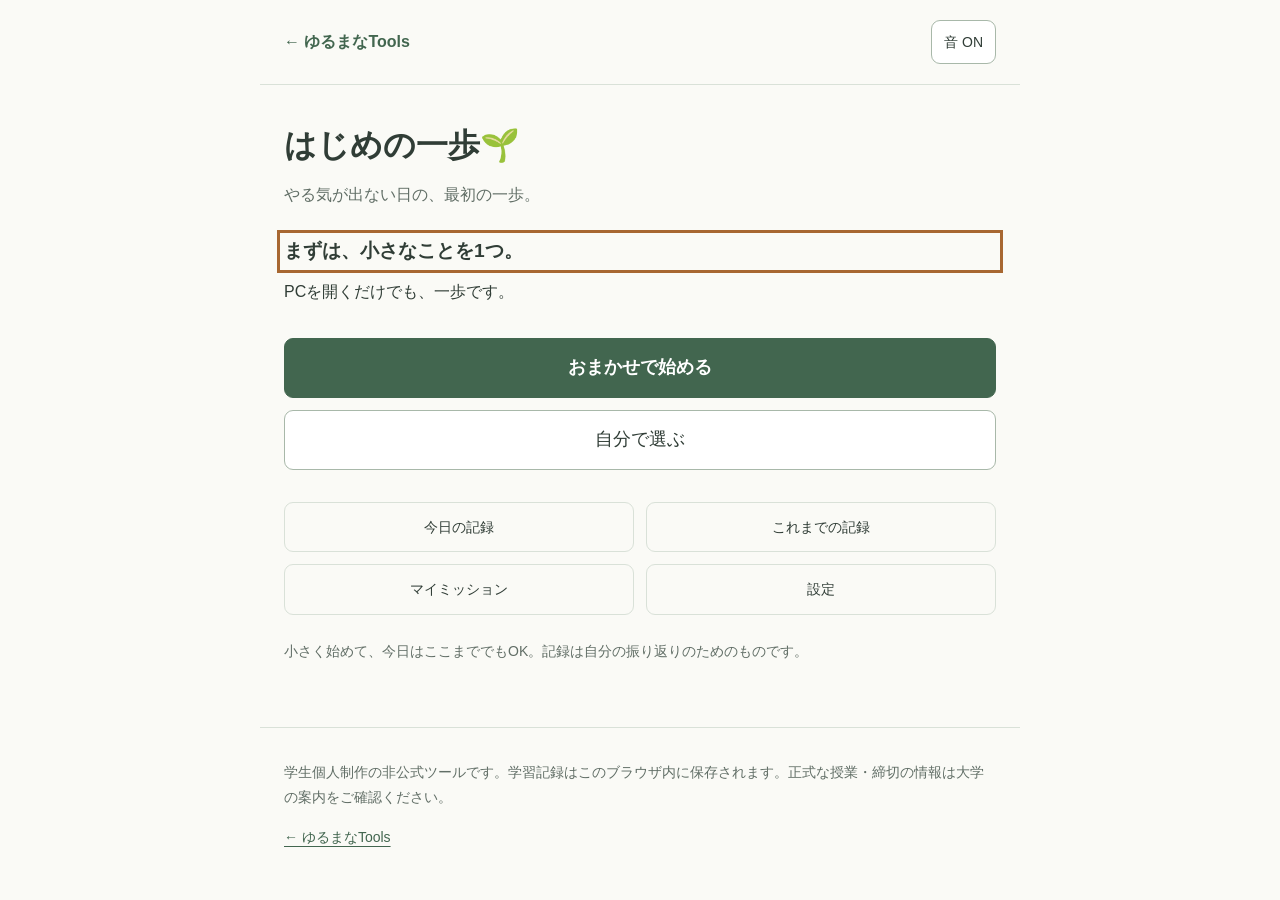
==== first-step/index.html @ 63293707 "Add first-step learning starter with missions timers and private records" ====
<!doctype html>
<html lang="ja">
<head>
<meta charset="utf-8"><meta name="viewport" content="width=device-width,initial-scale=1">
<title>はじめの一歩🌱｜ゆるまなTools</title>
<meta name="description" content="やる気が出ない日の、最初の一歩。小さなミッションと5秒カウントダウンで、勉強を始めるきっかけを作る非公式ツール。">
<link rel="stylesheet" href="../assets/css/common.css"><link rel="stylesheet" href="style.css">
<script src="engine.js" defer></script><script src="script.js" defer></script>
</head>
<body>
<a class="skip" href="#main">本文へ</a>
<header><a class="brand" href="../">← ゆるまなTools</a><button id="sound-toggle" type="button" aria-pressed="true">音 ON</button></header>
<main id="main">
<div class="intro"><h1>はじめの一歩🌱</h1><p>やる気が出ない日の、最初の一歩。</p></div>
<noscript><p class="notice">JavaScriptを有効にしてご利用ください。</p></noscript>
<p id="storage-status" class="notice" role="status" hidden></p>
<section id="screen" aria-labelledby="screen-heading"></section>
<p id="status" class="help" role="status"></p>
</main>
<footer><p>学生個人制作の非公式ツールです。学習記録はこのブラウザ内に保存されます。正式な授業・締切の情報は大学の案内をご確認ください。</p><a href="../">← ゆるまなTools</a></footer>
<div id="celebration" hidden><canvas id="confetti" aria-hidden="true"></canvas><div class="celebration-text"><strong id="cheer" role="status"></strong><button type="button" id="skip-celebration">演出を閉じる</button></div></div>
</body></html>
---- assets/css/common.css ----
:root{--bg:#fafaf6;--surface:#fff;--ink:#303d36;--muted:#616e66;--green:#42664f;--pale:#edf3ec;--line:#d9e1d8;--radius:14px;--space:24px;color-scheme:light}*{box-sizing:border-box}body{margin:0;background:var(--bg);color:var(--ink);font:16px/1.75 -apple-system,BlinkMacSystemFont,"Hiragino Sans","Yu Gothic","Meiryo",sans-serif}a{color:var(--green);text-underline-offset:4px}a:hover{text-decoration-thickness:2px}button,input{font:inherit}button,a,input{-webkit-tap-highlight-color:transparent} :focus-visible{outline:3px solid #a76731;outline-offset:4px}header,main,footer{max-width:760px;margin:auto;padding:24px}header{border-bottom:1px solid var(--line);padding-top:20px;padding-bottom:20px}.brand{font-weight:700;text-decoration:none}h1{font-size:clamp(1.6rem,5vw,2rem);line-height:1.5;margin:12px 0}h2{font-size:1.2rem;line-height:1.5;margin:0 0 12px}h3{font-size:1rem}p{margin:8px 0 16px}.muted,.help{color:var(--muted);font-size:.875rem}footer{font-size:.875rem;color:var(--muted);border-top:1px solid var(--line);margin-top:24px}.skip{position:absolute;top:-100px;background:white;padding:12px}.skip:focus{top:0;z-index:10}.tool-list{list-style:none;padding:0;margin:32px 0}.tool-list li{border-top:1px solid var(--line);padding:20px 0}.tool-list a{display:block;min-height:44px;font-weight:700}.tool-list p{margin:0;font-size:.875rem}.intro{margin-bottom:28px}@media(max-width:400px){header,main,footer{padding-left:16px;padding-right:16px}}

/* ツールの下に添える、控えめなコミュニティ紹介 */
.community{margin-top:32px;padding-top:24px;border-top:1px solid var(--line);font-size:.875rem}
.community h2{font-size:1rem}
.community-link{display:inline-block;max-width:100%;min-height:48px;padding:12px 14px;border-radius:8px;background:var(--pale);color:var(--green);overflow-wrap:anywhere}
.community-link:hover{background:#e0eadd}

.community-channel{margin-bottom:8px;color:var(--green);overflow-wrap:anywhere}
.community-actions{display:flex;flex-wrap:wrap;align-items:center;gap:4px 12px;margin-bottom:8px}
.community-browser-link{display:inline-block;min-height:48px;padding:12px 0;max-width:100%;overflow-wrap:anywhere}
---- first-step/style.css ----
header{display:flex;justify-content:space-between;align-items:center;gap:12px}header button{min-height:44px;font-size:.875rem;padding:8px 12px}.intro{margin-bottom:28px}.intro p{color:var(--muted)}
button,input,select,textarea{font:inherit;color:var(--ink)}button{min-height:48px;padding:12px 16px;max-width:100%;border:1px solid #a8b8a9;border-radius:9px;background:white;cursor:pointer;overflow-wrap:anywhere}button:hover{background:var(--pale)}button:disabled{opacity:.6;cursor:default}.primary{background:var(--green);color:white;border-color:var(--green);font-weight:700}.primary:hover{background:#35543f}.large{min-height:60px;font-size:1.1rem;width:100%}.actions{display:flex;flex-wrap:wrap;gap:12px;margin:20px 0}.actions>*{flex:1 1 160px}.home-actions{display:grid;gap:12px;margin:32px 0}.home-links{display:grid;grid-template-columns:1fr 1fr;gap:12px}.home-links button{background:transparent;border-color:var(--line);font-size:.875rem}.quiet{border-color:transparent;background:transparent;color:var(--green);font-size:.875rem}.back{margin-bottom:20px;padding-left:0;background:transparent;border-color:transparent;color:var(--green)}.mission-title{font-size:clamp(1.4rem,5.5vw,2rem);line-height:1.6;overflow-wrap:anywhere;margin:20px 0 28px}.eyebrow{color:var(--muted);font-size:.875rem;margin-bottom:8px}.mission-main{padding:20px 0;min-height:200px}.center{text-align:center}.countdown-number{font-size:clamp(5rem,25vw,8rem);line-height:1.3;color:var(--green);font-weight:700;margin:40px 0}.time-display{font-size:clamp(2.8rem,14vw,4rem);line-height:1.4;font-variant-numeric:tabular-nums;color:var(--green);font-weight:700;margin:10px 0}.elapsed{color:var(--muted);font-variant-numeric:tabular-nums}.notice{background:var(--pale);border-left:3px solid var(--green);padding:14px 16px;font-size:.875rem;overflow-wrap:anywhere}.share-box{border-top:1px solid var(--line);margin-top:28px;padding-top:16px}.share-box summary{font-size:.875rem;color:var(--green);cursor:pointer;min-height:48px;padding:10px 0}label{display:block;margin:14px 0 6px}input:not([type=checkbox]),textarea,select{width:100%;min-width:0;padding:10px 12px;border:1px solid #8e9f92;border-radius:8px;background:white;font-size:16px}input,select{min-height:48px}textarea{min-height:90px;resize:vertical}input[type=checkbox]{width:20px;height:20px;accent-color:var(--green);flex-shrink:0}.check-label{display:flex;gap:10px;align-items:center;min-height:48px}.selection-group{padding:18px 0;border-top:1px solid var(--line)}.selection-list{display:grid;gap:8px}.selection-list button{text-align:left;display:flex;justify-content:space-between;align-items:center;gap:10px}.selection-list small{font-size:.75rem;color:var(--muted);white-space:nowrap}.record{padding:18px 0;border-top:1px solid var(--line)}.record h3{margin:0 0 6px;overflow-wrap:anywhere}.record p{margin-bottom:6px}.record .actions{margin:8px 0}.record button{font-size:.875rem}.edit-time{max-width:300px}.stats{display:grid;grid-template-columns:1fr 1fr;gap:16px;margin:24px 0}.stat-major{grid-column:1/-1;padding:18px;background:var(--pale);border-radius:10px}.stats dt{color:var(--muted);font-size:.875rem}.stats dd{margin:4px 0;font-size:1.4rem;font-weight:700}.stat-major dd{font-size:2rem;color:var(--green)}.history-day{margin-top:26px}.week-line{padding:10px 0;border-top:1px solid var(--line);display:flex;flex-wrap:wrap;justify-content:space-between;gap:8px;font-size:.875rem}.timer-settings{border-top:1px solid var(--line);margin-top:24px}.timer-settings summary{min-height:48px;padding:12px 0;color:var(--green);cursor:pointer}.file-label{display:block;padding:12px 16px;border:1px solid #a8b8a9;border-radius:9px;background:white;cursor:pointer;margin:0}.file-label input{display:block;font-size:.875rem;margin-top:8px;padding:0;border:0;min-height:32px}.danger{color:#794b31}.slack-link{display:inline-block;min-height:48px;padding:12px 0}.custom-list .actions button{flex:1 1 100px}.home-note{margin-top:24px;color:var(--muted);font-size:.875rem}[hidden]{display:none!important}
#celebration{position:fixed;inset:0;z-index:30;pointer-events:none;background:rgb(250 250 246 / .65)}#confetti{position:absolute;width:100%;height:100%;inset:0}.celebration-text{position:absolute;inset:10% 10% auto;text-align:center}.celebration-text strong{display:block;font-size:clamp(1.8rem,7vw,4rem);line-height:1.5;white-space:pre-line;color:#31583d;text-shadow:0 2px white;animation:bounce .7s ease-out 3}.celebration-text button{pointer-events:auto;margin-top:20px;background:white}@keyframes bounce{0%,100%{transform:scale(1)}40%{transform:scale(1.12)}70%{transform:scale(.97)}}
@media(prefers-reduced-motion:reduce){.celebration-text strong{animation:none}}.motion-light .celebration-text strong{animation:none}@media(max-width:400px){.actions>*{flex-basis:100%}.home-links{gap:8px}.mission-main{padding-top:8px}.record .actions{gap:8px}.record .actions>*{flex:1 1 100px}.celebration-text{inset:15% 5% auto}}
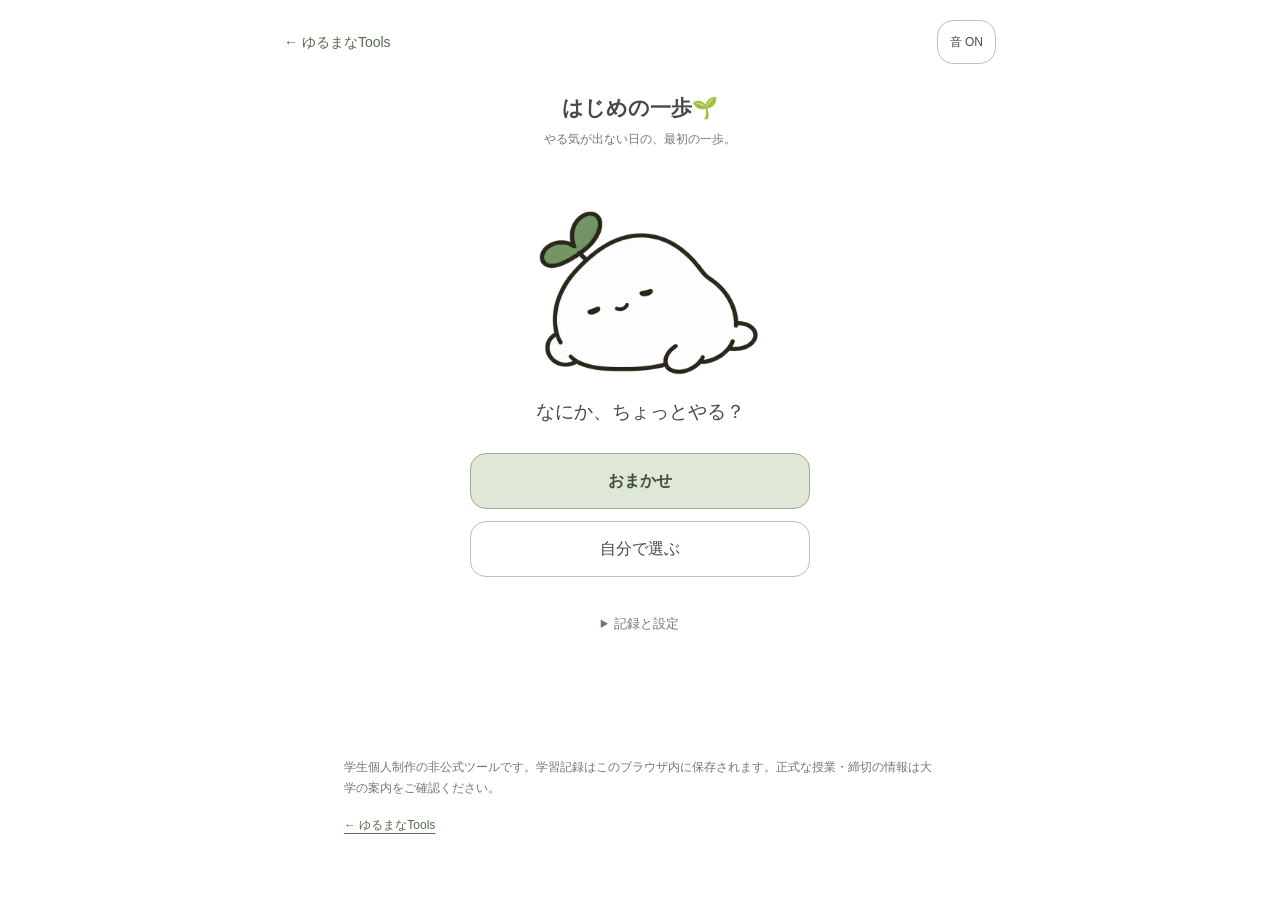
==== commit 0226fb21: "Redesign first-step around the relaxed sprout mascot" ====
--- a/first-step/index.html
+++ b/first-step/index.html
@@ -5,6 +5,7 @@
 <title>はじめの一歩🌱｜ゆるまなTools</title>
 <meta name="description" content="やる気が出ない日の、最初の一歩。小さなミッションと5秒カウントダウンで、勉強を始めるきっかけを作る非公式ツール。">
 <link rel="stylesheet" href="../assets/css/common.css"><link rel="stylesheet" href="style.css">
+<link rel="preload" href="assets/mascot.png" as="image">
 <script src="engine.js" defer></script><script src="script.js" defer></script>
 </head>
 <body>
@@ -18,5 +19,5 @@
 <p id="status" class="help" role="status"></p>
 </main>
 <footer><p>学生個人制作の非公式ツールです。学習記録はこのブラウザ内に保存されます。正式な授業・締切の情報は大学の案内をご確認ください。</p><a href="../">← ゆるまなTools</a></footer>
-<div id="celebration" hidden><canvas id="confetti" aria-hidden="true"></canvas><div class="celebration-text"><strong id="cheer" role="status"></strong><button type="button" id="skip-celebration">演出を閉じる</button></div></div>
+
 </body></html>
--- a/first-step/style.css
+++ b/first-step/style.css
@@ -1,4 +1,121 @@
-header{display:flex;justify-content:space-between;align-items:center;gap:12px}header button{min-height:44px;font-size:.875rem;padding:8px 12px}.intro{margin-bottom:28px}.intro p{color:var(--muted)}
-button,input,select,textarea{font:inherit;color:var(--ink)}button{min-height:48px;padding:12px 16px;max-width:100%;border:1px solid #a8b8a9;border-radius:9px;background:white;cursor:pointer;overflow-wrap:anywhere}button:hover{background:var(--pale)}button:disabled{opacity:.6;cursor:default}.primary{background:var(--green);color:white;border-color:var(--green);font-weight:700}.primary:hover{background:#35543f}.large{min-height:60px;font-size:1.1rem;width:100%}.actions{display:flex;flex-wrap:wrap;gap:12px;margin:20px 0}.actions>*{flex:1 1 160px}.home-actions{display:grid;gap:12px;margin:32px 0}.home-links{display:grid;grid-template-columns:1fr 1fr;gap:12px}.home-links button{background:transparent;border-color:var(--line);font-size:.875rem}.quiet{border-color:transparent;background:transparent;color:var(--green);font-size:.875rem}.back{margin-bottom:20px;padding-left:0;background:transparent;border-color:transparent;color:var(--green)}.mission-title{font-size:clamp(1.4rem,5.5vw,2rem);line-height:1.6;overflow-wrap:anywhere;margin:20px 0 28px}.eyebrow{color:var(--muted);font-size:.875rem;margin-bottom:8px}.mission-main{padding:20px 0;min-height:200px}.center{text-align:center}.countdown-number{font-size:clamp(5rem,25vw,8rem);line-height:1.3;color:var(--green);font-weight:700;margin:40px 0}.time-display{font-size:clamp(2.8rem,14vw,4rem);line-height:1.4;font-variant-numeric:tabular-nums;color:var(--green);font-weight:700;margin:10px 0}.elapsed{color:var(--muted);font-variant-numeric:tabular-nums}.notice{background:var(--pale);border-left:3px solid var(--green);padding:14px 16px;font-size:.875rem;overflow-wrap:anywhere}.share-box{border-top:1px solid var(--line);margin-top:28px;padding-top:16px}.share-box summary{font-size:.875rem;color:var(--green);cursor:pointer;min-height:48px;padding:10px 0}label{display:block;margin:14px 0 6px}input:not([type=checkbox]),textarea,select{width:100%;min-width:0;padding:10px 12px;border:1px solid #8e9f92;border-radius:8px;background:white;font-size:16px}input,select{min-height:48px}textarea{min-height:90px;resize:vertical}input[type=checkbox]{width:20px;height:20px;accent-color:var(--green);flex-shrink:0}.check-label{display:flex;gap:10px;align-items:center;min-height:48px}.selection-group{padding:18px 0;border-top:1px solid var(--line)}.selection-list{display:grid;gap:8px}.selection-list button{text-align:left;display:flex;justify-content:space-between;align-items:center;gap:10px}.selection-list small{font-size:.75rem;color:var(--muted);white-space:nowrap}.record{padding:18px 0;border-top:1px solid var(--line)}.record h3{margin:0 0 6px;overflow-wrap:anywhere}.record p{margin-bottom:6px}.record .actions{margin:8px 0}.record button{font-size:.875rem}.edit-time{max-width:300px}.stats{display:grid;grid-template-columns:1fr 1fr;gap:16px;margin:24px 0}.stat-major{grid-column:1/-1;padding:18px;background:var(--pale);border-radius:10px}.stats dt{color:var(--muted);font-size:.875rem}.stats dd{margin:4px 0;font-size:1.4rem;font-weight:700}.stat-major dd{font-size:2rem;color:var(--green)}.history-day{margin-top:26px}.week-line{padding:10px 0;border-top:1px solid var(--line);display:flex;flex-wrap:wrap;justify-content:space-between;gap:8px;font-size:.875rem}.timer-settings{border-top:1px solid var(--line);margin-top:24px}.timer-settings summary{min-height:48px;padding:12px 0;color:var(--green);cursor:pointer}.file-label{display:block;padding:12px 16px;border:1px solid #a8b8a9;border-radius:9px;background:white;cursor:pointer;margin:0}.file-label input{display:block;font-size:.875rem;margin-top:8px;padding:0;border:0;min-height:32px}.danger{color:#794b31}.slack-link{display:inline-block;min-height:48px;padding:12px 0}.custom-list .actions button{flex:1 1 100px}.home-note{margin-top:24px;color:var(--muted);font-size:.875rem}[hidden]{display:none!important}
-#celebration{position:fixed;inset:0;z-index:30;pointer-events:none;background:rgb(250 250 246 / .65)}#confetti{position:absolute;width:100%;height:100%;inset:0}.celebration-text{position:absolute;inset:10% 10% auto;text-align:center}.celebration-text strong{display:block;font-size:clamp(1.8rem,7vw,4rem);line-height:1.5;white-space:pre-line;color:#31583d;text-shadow:0 2px white;animation:bounce .7s ease-out 3}.celebration-text button{pointer-events:auto;margin-top:20px;background:white}@keyframes bounce{0%,100%{transform:scale(1)}40%{transform:scale(1.12)}70%{transform:scale(.97)}}
-@media(prefers-reduced-motion:reduce){.celebration-text strong{animation:none}}.motion-light .celebration-text strong{animation:none}@media(max-width:400px){.actions>*{flex-basis:100%}.home-links{gap:8px}.mission-main{padding-top:8px}.record .actions{gap:8px}.record .actions>*{flex:1 1 100px}.celebration-text{inset:15% 5% auto}}
+/* このページだけ、白い芽の子に合わせた素朴なトーンにする。 */
+:root {
+  --bg: #fff;
+  --surface: #fff;
+  --ink: #454a45;
+  --muted: #707870;
+  --green: #566b4b;
+  --pale: #f2f5ed;
+  --line: #e3e8df;
+  --radius: 18px;
+}
+header { display:flex; justify-content:space-between; align-items:center; gap:12px; border:0; }
+header .brand { font-size:.875rem; font-weight:500; }
+header button { min-height:44px; padding:8px 12px; font-size:.75rem; }
+main { max-width:640px; padding-top:8px; }
+.intro { text-align:center; margin-bottom:8px; }
+.intro h1 { font-size:1.3rem; font-weight:600; margin:0; }
+.intro p { font-size:.75rem; color:var(--muted); margin:6px 0 0; }
+body:not([data-screen="home"]) .intro { display:none; }
+button, input, select, textarea { font:inherit; color:var(--ink); }
+button { min-height:48px; max-width:100%; padding:12px 18px; border:1.5px solid #bac4b2; border-radius:16px; background:white; cursor:pointer; overflow-wrap:anywhere; }
+button:hover { background:var(--pale); }
+button:disabled { opacity:.6; cursor:default; }
+.primary { background:#dfe8d6; color:#3e5133; border-color:#9daf8f; font-weight:600; }
+.primary:hover { background:#d2dfc6; }
+.large { min-height:56px; width:100%; font-size:1rem; }
+.actions { display:flex; flex-wrap:wrap; gap:12px; margin:20px 0; }
+.actions > * { flex:1 1 150px; }
+.home-actions { display:grid; gap:12px; max-width:340px; margin:24px auto; }
+.home-links { display:grid; grid-template-columns:1fr 1fr; gap:8px; padding:12px 0; }
+.home-links button { font-size:.875rem; border-color:var(--line); }
+#home-menu { max-width:340px; margin:0 auto; text-align:center; }
+#home-menu > summary { color:var(--muted); font-size:.8rem; }
+summary { cursor:pointer; min-height:48px; padding:12px 0; }
+.quiet, .back { background:transparent; border-color:transparent; color:var(--muted); font-size:.875rem; }
+.back { padding-left:0; margin-bottom:0; }
+#screen-heading { font-size:1.2rem; font-weight:500; line-height:1.7; }
+body[data-screen="home"] #screen-heading,
+body[data-screen="proposal"] #screen-heading,
+body[data-screen="countdown"] #screen-heading,
+body[data-screen="running"] #screen-heading,
+body[data-screen="completed"] #screen-heading,
+body[data-screen="summary"] #screen-heading { text-align:center; margin-bottom:12px; }
+.mission-main { text-align:center; padding:0; margin:12px 0 24px; }
+.mission-title { font-size:clamp(1.2rem,5vw,1.6rem); font-weight:600; line-height:1.7; overflow-wrap:anywhere; margin:12px 0 24px; }
+body[data-screen="running"] .mission-title, body[data-screen="completed"] .mission-title { text-align:center; }
+body[data-screen="proposal"] [data-action="start"], body[data-screen="running"] [data-action="complete"] { display:block; max-width:340px; margin:0 auto; }
+body[data-screen="proposal"] .actions { max-width:450px; margin:16px auto 0; }
+body[data-screen="proposal"] [data-action="skip"] { display:block; margin:8px auto 0; }
+.center { text-align:center; }
+.eyebrow { color:var(--muted); font-size:.8rem; margin-bottom:4px; }
+.countdown-number { font-size:3rem; color:var(--green); line-height:1.3; font-weight:500; margin:4px 0 24px; font-variant-numeric:tabular-nums; }
+.time-display { font-size:clamp(2.4rem,12vw,3.4rem); line-height:1.4; font-variant-numeric:tabular-nums; font-weight:500; margin:4px 0; }
+.elapsed { color:var(--muted); font-size:.8rem; font-variant-numeric:tabular-nums; }
+.notice { background:var(--pale); padding:14px 16px; border-radius:12px; font-size:.875rem; overflow-wrap:anywhere; }
+.share-box, .timer-settings { border-top:1px solid var(--line); margin-top:24px; padding-top:4px; }
+.share-box > summary, .timer-settings > summary { font-size:.8rem; color:var(--muted); }
+label { display:block; margin:14px 0 6px; }
+input:not([type="checkbox"]), textarea, select { width:100%; min-width:0; padding:10px 12px; border:1px solid #a2b19a; border-radius:10px; background:white; font-size:16px; }
+input, select { min-height:48px; }
+textarea { min-height:90px; resize:vertical; }
+input[type="checkbox"] { width:20px; height:20px; accent-color:var(--green); flex-shrink:0; }
+.check-label { display:flex; gap:10px; align-items:center; min-height:48px; }
+.selection-group { padding:18px 0; border-top:1px solid var(--line); }
+.selection-list { display:grid; gap:8px; }
+.selection-list button { text-align:left; display:flex; justify-content:space-between; align-items:center; gap:10px; }
+.selection-list small { font-size:.75rem; color:var(--muted); white-space:nowrap; }
+.record { padding:18px 0; border-top:1px solid var(--line); }
+.record h3 { margin:0 0 6px; overflow-wrap:anywhere; }
+.record p { margin-bottom:6px; }
+.record .actions { margin:8px 0; }
+.record button { font-size:.875rem; }
+.edit-time { max-width:300px; }
+.stats { display:grid; grid-template-columns:1fr 1fr; gap:16px; margin:24px 0; }
+.stat-major { grid-column:1/-1; padding:18px; background:var(--pale); border-radius:12px; }
+.stats dt { color:var(--muted); font-size:.875rem; }
+.stats dd { margin:4px 0; font-size:1.4rem; font-weight:600; }
+.stat-major dd { font-size:2rem; color:var(--green); }
+.history-day { margin-top:26px; }
+.week-line { padding:10px 0; border-top:1px solid var(--line); display:flex; flex-wrap:wrap; justify-content:space-between; gap:8px; font-size:.875rem; }
+.file-label { display:block; padding:12px 16px; border:1px solid #a2b19a; border-radius:12px; background:white; cursor:pointer; margin:0; }
+.file-label input { display:block; font-size:.875rem; margin-top:8px; padding:0; border:0; min-height:32px; }
+.danger { color:#794b31; }
+.slack-link { display:inline-block; min-height:48px; padding:12px 0; }
+.custom-list .actions button { flex:1 1 100px; }
+.today-summary { margin:16px 0; }
+#recorded-time { text-align:center; }
+footer { max-width:640px; font-size:.75rem; border:0; margin-top:36px; color:#707870; }
+/* 画像そのものを加工せず、透過PNGの3ポーズを表示する。 */
+.buddy-stage { display:flex; justify-content:center; margin:0 auto 8px; }
+.mascot { position:relative; width:240px; aspect-ratio:24/23; background:url("assets/mascot.png") no-repeat; background-size:300% auto; }
+.mascot-rest { background-position:0% 50%; }
+.mascot-sit { background-position:50% 50%; }
+.mascot-hop { background-position:100% 50%; }
+.buddy-small .mascot { width:130px; }
+.buddy-small { margin-bottom:4px; }
+.buddy-flower { position:absolute; top:28%; color:#82986d; font-size:30px; opacity:0; }
+.flower-left { left:0; }
+.flower-right { right:0; top:16%; }
+.buddy-celebrate:not(.buddy-still) { animation:little-hop .75s ease-in-out 3; }
+.buddy-celebrate .buddy-flower { opacity:1; }
+.buddy-celebrate:not(.buddy-still) .buddy-flower { animation:flower-pop 1s ease-out 3; }
+.celebration-message { display:flex; align-items:center; justify-content:center; gap:12px; color:var(--green); font-size:.875rem; }
+.celebration-message button { font-size:.75rem; }
+@keyframes little-hop { 0%,100%{transform:translateY(0) rotate(0)} 40%{transform:translateY(-14px) rotate(-3deg)} 70%{transform:translateY(-4px) rotate(2deg)} }
+@keyframes flower-pop { 0%{transform:scale(.5);opacity:0} 30%{transform:scale(1);opacity:1} 100%{transform:translateY(-12px);opacity:0} }
+@media(prefers-reduced-motion:reduce) { .buddy-celebrate, .buddy-flower { animation:none!important; } }
+@media(max-width:400px) {
+  .actions > * { flex-basis:100%; }
+  .equal-actions { display:grid; grid-template-columns:1fr 1fr; gap:8px; }
+  .equal-actions button { padding:10px 6px; font-size:.875rem; }
+  .record .actions { gap:8px; }
+  .record .actions > * { flex:1 1 100px; }
+  .mascot { width:220px; }
+  .buddy-small .mascot { width:110px; }
+  body[data-screen="proposal"] .actions { display:grid; grid-template-columns:1fr 1fr; gap:8px; }
+  body[data-screen="proposal"] .actions button { font-size:.875rem; padding:10px 8px; }
+}
+[hidden] { display:none!important; }
+
+:focus-visible { outline:2px dashed #799574; outline-offset:4px; }
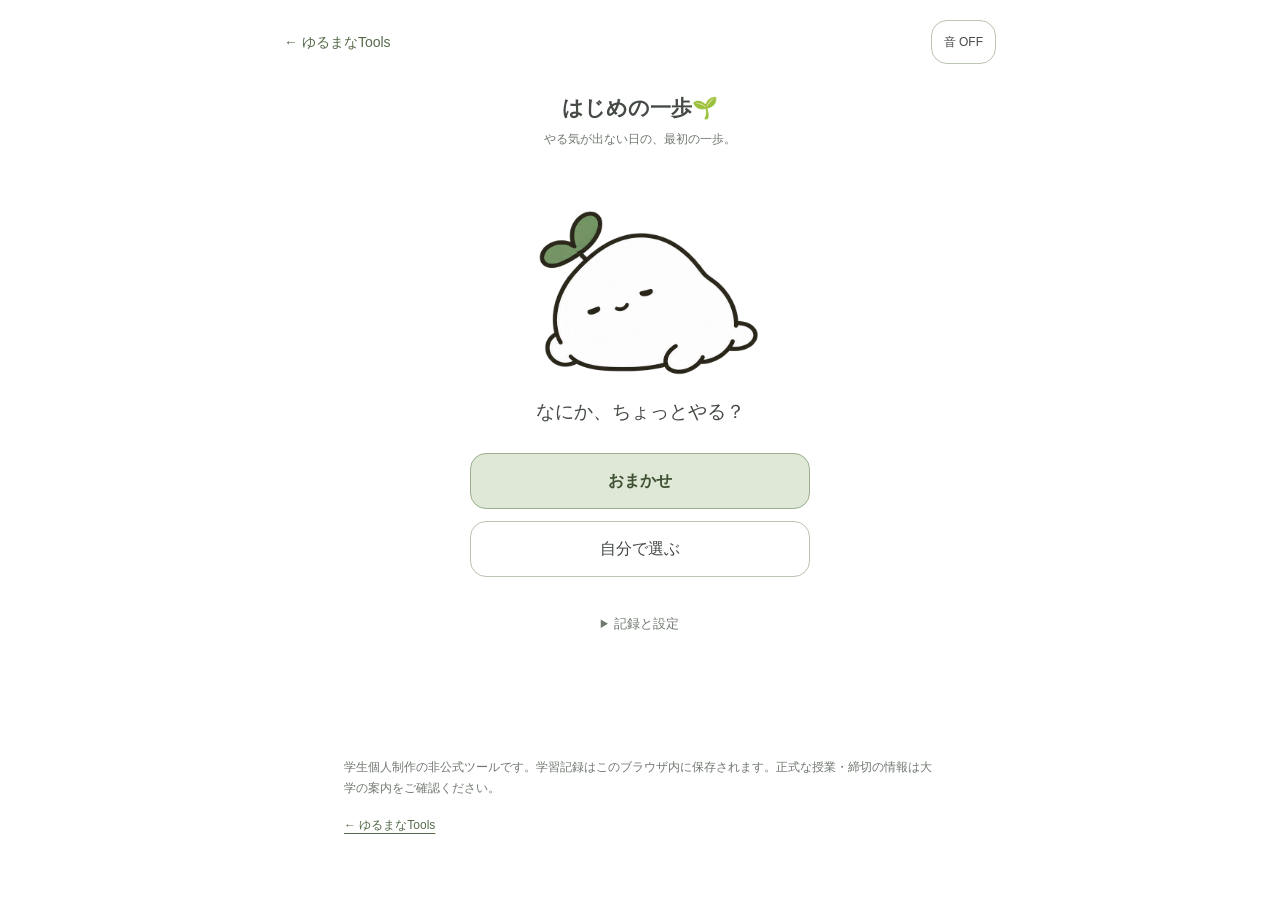
==== commit e2465fd5: "Default first-step celebration sound to off" ====
--- a/first-step/index.html
+++ b/first-step/index.html
@@ -10,7 +10,7 @@
 </head>
 <body>
 <a class="skip" href="#main">本文へ</a>
-<header><a class="brand" href="../">← ゆるまなTools</a><button id="sound-toggle" type="button" aria-pressed="true">音 ON</button></header>
+<header><a class="brand" href="../">← ゆるまなTools</a><button id="sound-toggle" type="button" aria-pressed="false">音 OFF</button></header>
 <main id="main">
 <div class="intro"><h1>はじめの一歩🌱</h1><p>やる気が出ない日の、最初の一歩。</p></div>
 <noscript><p class="notice">JavaScriptを有効にしてご利用ください。</p></noscript>
--- a/first-step/style.css
+++ b/first-step/style.css
@@ -53,8 +53,12 @@
 .time-display { font-size:clamp(2.4rem,12vw,3.4rem); line-height:1.4; font-variant-numeric:tabular-nums; font-weight:500; margin:4px 0; }
 .elapsed { color:var(--muted); font-size:.8rem; font-variant-numeric:tabular-nums; }
 .notice { background:var(--pale); padding:14px 16px; border-radius:12px; font-size:.875rem; overflow-wrap:anywhere; }
-.share-box, .timer-settings { border-top:1px solid var(--line); margin-top:24px; padding-top:4px; }
-.share-box > summary, .timer-settings > summary { font-size:.8rem; color:var(--muted); }
+.timer-settings { border-top:1px solid var(--line); margin-top:24px; padding-top:4px; }
+.timer-settings > summary { font-size:.8rem; color:var(--muted); }
+.share-box { margin-top:24px; }
+.share-box > summary { min-height:56px; padding:14px 16px; border:1px solid #bac4b2; border-radius:16px; background:var(--pale); color:var(--green); font-size:.95rem; font-weight:600; overflow-wrap:anywhere; }
+.share-box > summary:hover { background:#e8eee0; }
+.share-box[open] > summary { margin-bottom:16px; }
 label { display:block; margin:14px 0 6px; }
 input:not([type="checkbox"]), textarea, select { width:100%; min-width:0; padding:10px 12px; border:1px solid #a2b19a; border-radius:10px; background:white; font-size:16px; }
 input, select { min-height:48px; }
@@ -119,3 +123,13 @@
 [hidden] { display:none!important; }
 
 :focus-visible { outline:2px dashed #799574; outline-offset:4px; }
+
+.pick-options { display:grid; gap:12px; max-width:380px; margin:24px auto; }
+.pick-options button { min-height:56px; }
+.step-list { list-style:none; padding:0; margin:20px 0 28px; }
+.step-list li { display:flex; align-items:flex-start; gap:12px; padding:12px 0; border-bottom:1px solid var(--line); }
+.step-list small { display:block; color:var(--green); font-size:.75rem; }
+.step-done,.step-skipped { color:var(--muted); }
+body[data-screen="plan"] [data-action="start"] { display:block; max-width:340px; margin:0 auto; }
+body[data-screen="plan"] [data-action="skip"] { display:block; margin:8px auto; }
+body[data-screen="plan"]>.help { text-align:center; }
